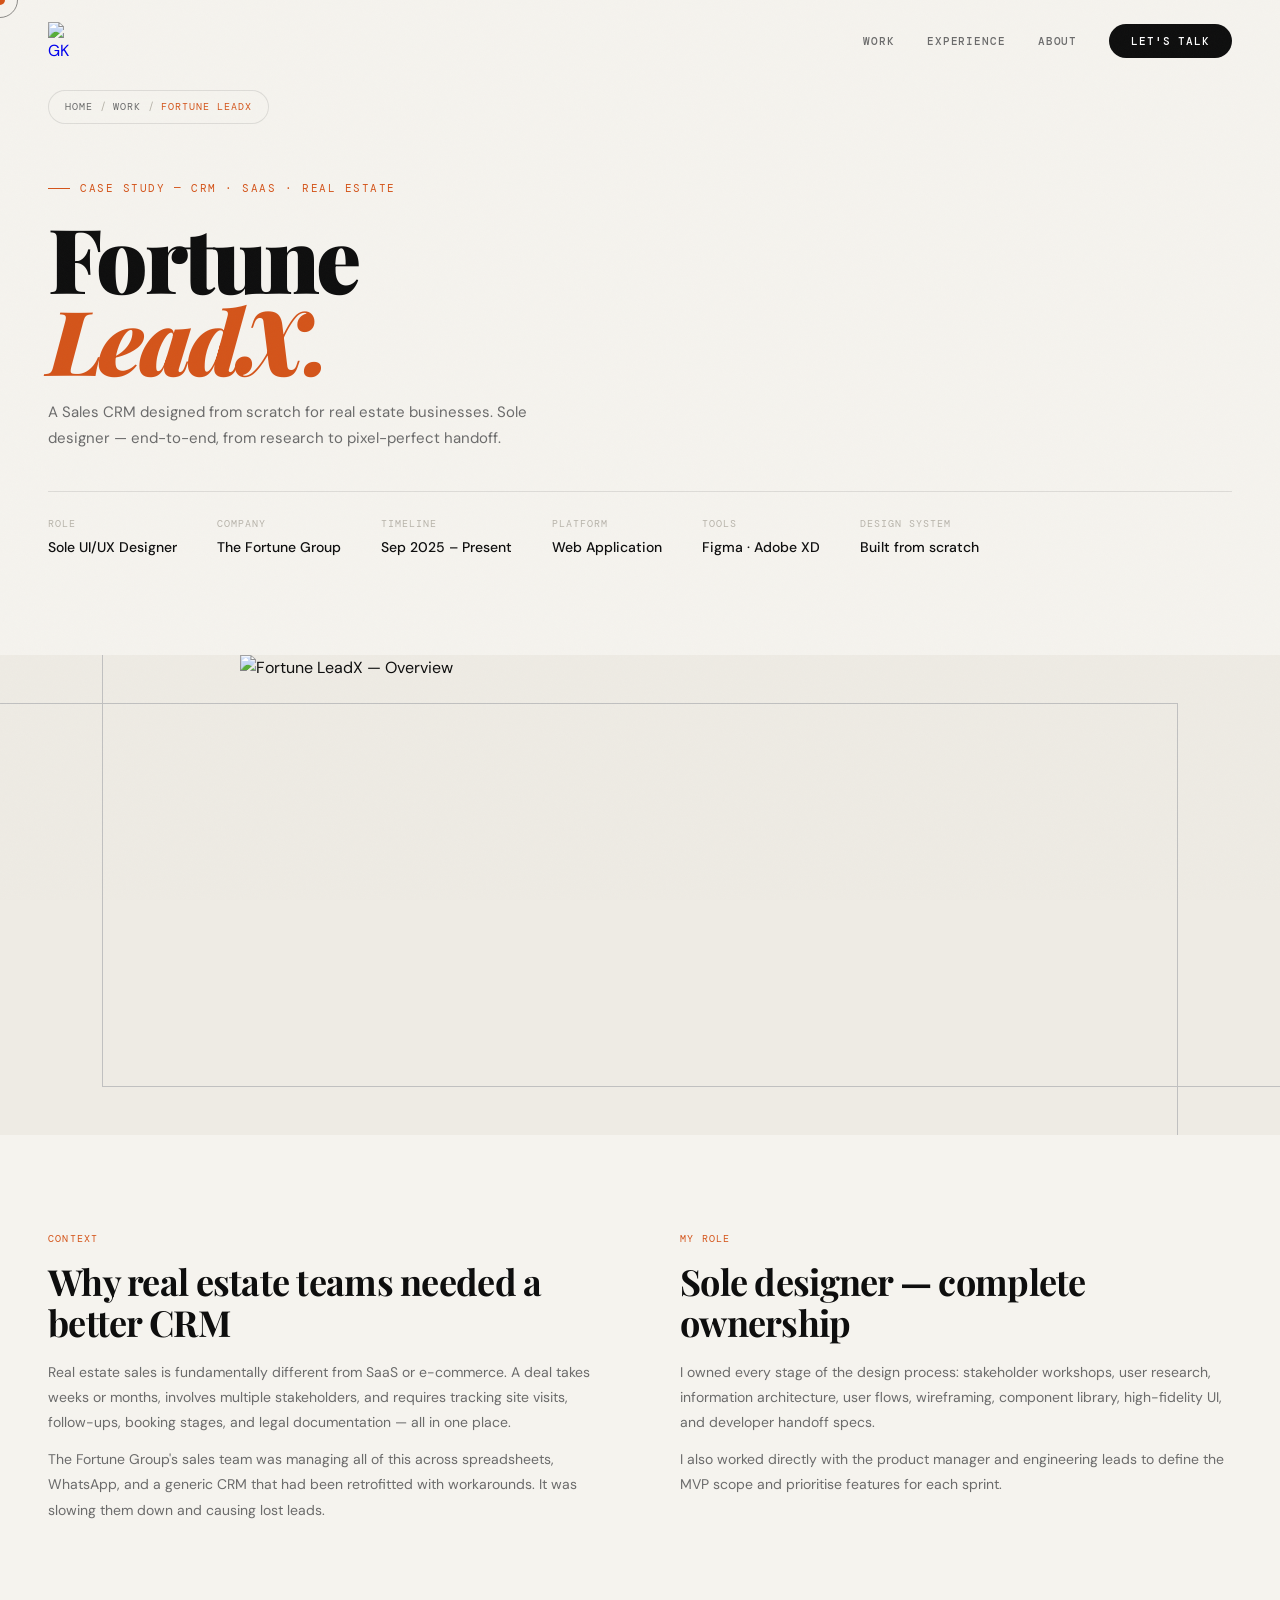
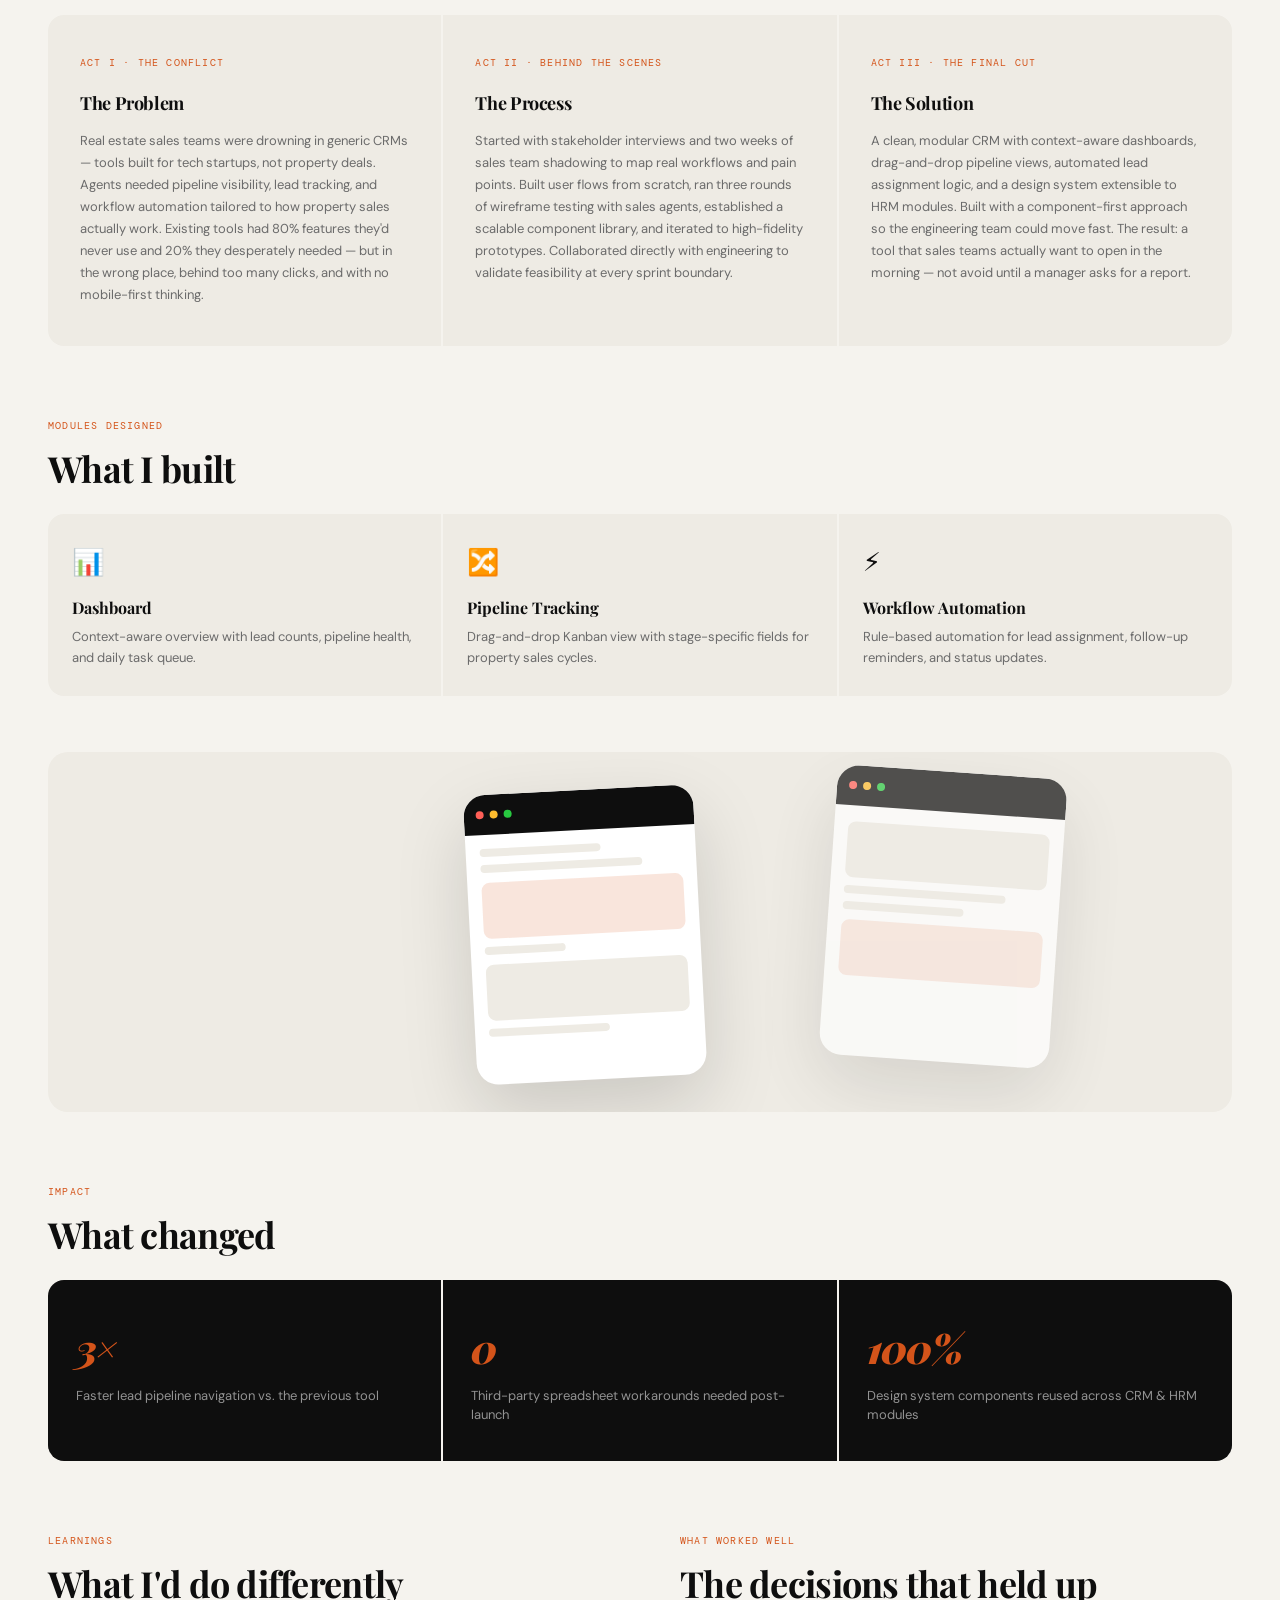
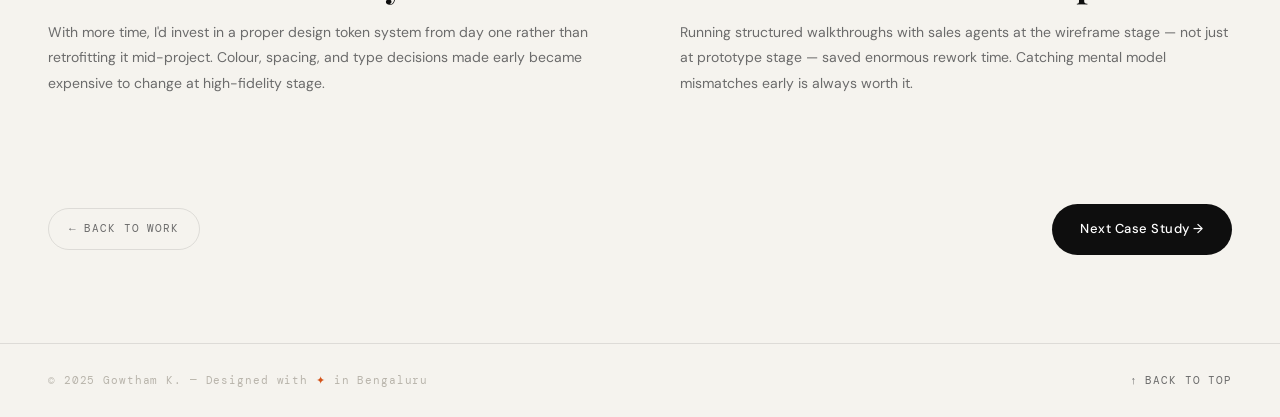
==== case-studies/fortune-leadx.html @ 99171298 "first commit" ====
<!DOCTYPE html>
<html lang="en">
<head>
  <meta charset="UTF-8">
  <meta name="viewport" content="width=device-width, initial-scale=1.0">
  <title>Fortune LeadX — Case Study · Gowtham K.</title>
  <link rel="preconnect" href="https://fonts.googleapis.com">
  <link href="https://fonts.googleapis.com/css2?family=Playfair+Display:ital,wght@0,400;0,700;0,900;1,400;1,700&family=DM+Sans:wght@300;400;500&family=DM+Mono:wght@400;500&display=swap" rel="stylesheet">
  <link rel="stylesheet" href="../css/global.css">
  <link rel="stylesheet" href="../css/case-study.css">
</head>
<body>

<div class="grain"></div>
<div class="progress-bar" id="progress"></div>
<div class="cursor"      id="cursor"></div>
<div class="cursor-ring" id="cursorRing"></div>

<!-- ═══════════════════════════════
     NAV
════════════════════════════════ -->
<nav id="navbar">
  <a href="../index.html" class="nav-logo">
    <img src="../GK Logo.svg" alt="GK" width="36" height="36">
  </a>
  <ul class="nav-links">
    <li><a href="../index.html#work">Work</a></li>
    <li><a href="../index.html#experience">Experience</a></li>
    <li><a href="../index.html#about">About</a></li>
    <li><a href="../index.html#contact" class="nav-cta">Let's Talk</a></li>
  </ul>
</nav>

<!-- ═══════════════════════════════
     BREADCRUMB  (top-left, fixed)
════════════════════════════════ -->
<div class="breadcrumb">
  <div class="breadcrumb-inner">
    <a href="../index.html">Home</a>
    <span class="breadcrumb-sep">/</span>
    <a href="../index.html#work">Work</a>
    <span class="breadcrumb-sep">/</span>
    <span class="breadcrumb-current">Fortune LeadX</span>
  </div>
</div>

<!-- ═══════════════════════════════
     CASE STUDY HERO
════════════════════════════════ -->
<div class="cs-hero fade-in">
  <p class="cs-hero-eyebrow">Case Study — CRM · SaaS · Real Estate</p>
  <h1 class="cs-hero-title">Fortune<br><em>LeadX.</em></h1>
  <p class="cs-hero-sub">
    A Sales CRM designed from scratch for real estate businesses.
    Sole designer — end-to-end, from research to pixel-perfect handoff.
  </p>

  <div class="cs-meta-strip">
    <div class="cs-meta-item">
      <p class="cs-meta-label">Role</p>
      <p class="cs-meta-value">Sole UI/UX Designer</p>
    </div>
    <div class="cs-meta-item">
      <p class="cs-meta-label">Company</p>
      <p class="cs-meta-value">The Fortune Group</p>
    </div>
    <div class="cs-meta-item">
      <p class="cs-meta-label">Timeline</p>
      <p class="cs-meta-value">Sep 2025 – Present</p>
    </div>
    <div class="cs-meta-item">
      <p class="cs-meta-label">Platform</p>
      <p class="cs-meta-value">Web Application</p>
    </div>
    <div class="cs-meta-item">
      <p class="cs-meta-label">Tools</p>
      <p class="cs-meta-value">Figma · Adobe XD</p>
    </div>
    <div class="cs-meta-item">
      <p class="cs-meta-label">Design System</p>
      <p class="cs-meta-value">Built from scratch</p>
    </div>
  </div>
</div>

<!-- ═══════════════════════════════
     OVERVIEW IMAGE
════════════════════════════════ -->
<div class="cs-overview-img">
  <div class="cs-float-wrap">
    <img src="../Overview page.jpg" class="cs-main-img" alt="Fortune LeadX — Overview">
    <img src="../Card left.jpg"     class="cs-float cs-float-l" alt="">
    <img src="../Card right.png"    class="cs-float cs-float-r" alt="">
  </div>
</div>

<!-- ═══════════════════════════════
     BODY CONTENT
════════════════════════════════ -->
<div class="cs-body">

  <!-- Context + Problem grid -->
  <div class="cs-body-grid fade-in">
    <div>
      <p class="cs-body-label">Context</p>
      <h2 class="cs-body-heading">Why real estate teams needed a better CRM</h2>
      <p class="cs-body-text">
        Real estate sales is fundamentally different from SaaS or e-commerce.
        A deal takes weeks or months, involves multiple stakeholders, and
        requires tracking site visits, follow-ups, booking stages, and legal
        documentation — all in one place.
      </p>
      <p class="cs-body-text">
        The Fortune Group's sales team was managing all of this across
        spreadsheets, WhatsApp, and a generic CRM that had been retrofitted
        with workarounds. It was slowing them down and causing lost leads.
      </p>
    </div>
    <div>
      <p class="cs-body-label">My Role</p>
      <h2 class="cs-body-heading">Sole designer — complete ownership</h2>
      <p class="cs-body-text">
        I owned every stage of the design process: stakeholder workshops,
        user research, information architecture, user flows, wireframing,
        component library, high-fidelity UI, and developer handoff specs.
      </p>
      <p class="cs-body-text">
        I also worked directly with the product manager and engineering leads
        to define the MVP scope and prioritise features for each sprint.
      </p>
    </div>
  </div>

  <!-- 3 Acts — full detail -->
  <div class="cs-acts fade-in">
    <div class="cs-act">
      <p class="cs-act-num">Act I · The Conflict</p>
      <h4 class="cs-act-title">The Problem</h4>
      <p class="cs-act-text">
        Real estate sales teams were drowning in generic CRMs — tools built for
        tech startups, not property deals. Agents needed pipeline visibility,
        lead tracking, and workflow automation tailored to how property sales
        actually work. Existing tools had 80% features they'd never use and
        20% they desperately needed — but in the wrong place, behind too many
        clicks, and with no mobile-first thinking.
      </p>
    </div>
    <div class="cs-act">
      <p class="cs-act-num">Act II · Behind the Scenes</p>
      <h4 class="cs-act-title">The Process</h4>
      <p class="cs-act-text">
        Started with stakeholder interviews and two weeks of sales team
        shadowing to map real workflows and pain points. Built user flows
        from scratch, ran three rounds of wireframe testing with sales agents,
        established a scalable component library, and iterated to high-fidelity
        prototypes. Collaborated directly with engineering to validate
        feasibility at every sprint boundary.
      </p>
    </div>
    <div class="cs-act">
      <p class="cs-act-num">Act III · The Final Cut</p>
      <h4 class="cs-act-title">The Solution</h4>
      <p class="cs-act-text">
        A clean, modular CRM with context-aware dashboards, drag-and-drop
        pipeline views, automated lead assignment logic, and a design system
        extensible to HRM modules. Built with a component-first approach so
        the engineering team could move fast. The result: a tool that sales
        teams actually want to open in the morning — not avoid until a manager
        asks for a report.
      </p>
    </div>
  </div>

  <!-- Modules designed -->
  <div class="fade-in" style="margin-bottom:56px;">
    <p class="cs-body-label">Modules Designed</p>
    <h2 class="cs-body-heading" style="margin-bottom:24px;">What I built</h2>
    <div style="display:grid;grid-template-columns:repeat(3,1fr);gap:2px;">
      <div style="background:var(--card-bg);padding:28px 24px;border-radius:16px 0 0 16px;">
        <div style="font-size:26px;margin-bottom:12px;">📊</div>
        <p style="font-family:var(--serif);font-size:16px;font-weight:700;margin-bottom:6px;">Dashboard</p>
        <p style="font-size:13px;color:var(--ink-muted);line-height:1.6;">Context-aware overview with lead counts, pipeline health, and daily task queue.</p>
      </div>
      <div style="background:var(--card-bg);padding:28px 24px;">
        <div style="font-size:26px;margin-bottom:12px;">🔀</div>
        <p style="font-family:var(--serif);font-size:16px;font-weight:700;margin-bottom:6px;">Pipeline Tracking</p>
        <p style="font-size:13px;color:var(--ink-muted);line-height:1.6;">Drag-and-drop Kanban view with stage-specific fields for property sales cycles.</p>
      </div>
      <div style="background:var(--card-bg);padding:28px 24px;border-radius:0 16px 16px 0;">
        <div style="font-size:26px;margin-bottom:12px;">⚡</div>
        <p style="font-family:var(--serif);font-size:16px;font-weight:700;margin-bottom:6px;">Workflow Automation</p>
        <p style="font-size:13px;color:var(--ink-muted);line-height:1.6;">Rule-based automation for lead assignment, follow-up reminders, and status updates.</p>
      </div>
    </div>
  </div>

  <!-- Mockup strip -->
  <div class="cs-mockup-strip fade-in">
    <div class="mockup-frame">
      <div class="mockup-bar">
        <div class="mockup-dot r"></div>
        <div class="mockup-dot y"></div>
        <div class="mockup-dot g"></div>
      </div>
      <div class="mockup-body">
        <div class="mb-bar w60"></div>
        <div class="mb-bar w80"></div>
        <div class="mb-block accent"></div>
        <div class="mb-bar w40"></div>
        <div class="mb-block"></div>
        <div class="mb-bar w60"></div>
      </div>
    </div>
    <div class="mockup-frame mockup-frame-2">
      <div class="mockup-bar">
        <div class="mockup-dot r"></div>
        <div class="mockup-dot y"></div>
        <div class="mockup-dot g"></div>
      </div>
      <div class="mockup-body">
        <div class="mb-block"></div>
        <div class="mb-bar w80"></div>
        <div class="mb-bar w60"></div>
        <div class="mb-block accent"></div>
      </div>
    </div>
  </div>

  <!-- Outcomes -->
  <div class="fade-in" style="margin-bottom:16px;">
    <p class="cs-body-label">Impact</p>
    <h2 class="cs-body-heading" style="margin-bottom:24px;">What changed</h2>
  </div>
  <div class="cs-outcomes fade-in">
    <div class="cs-outcome">
      <p class="cs-outcome-num">3×</p>
      <p class="cs-outcome-label">Faster lead pipeline navigation vs. the previous tool</p>
    </div>
    <div class="cs-outcome">
      <p class="cs-outcome-num">0</p>
      <p class="cs-outcome-label">Third-party spreadsheet workarounds needed post-launch</p>
    </div>
    <div class="cs-outcome">
      <p class="cs-outcome-num">100%</p>
      <p class="cs-outcome-label">Design system components reused across CRM &amp; HRM modules</p>
    </div>
  </div>

  <!-- Learnings -->
  <div class="cs-body-grid fade-in" style="margin-bottom:0;">
    <div>
      <p class="cs-body-label">Learnings</p>
      <h2 class="cs-body-heading">What I'd do differently</h2>
      <p class="cs-body-text">
        With more time, I'd invest in a proper design token system from day one
        rather than retrofitting it mid-project. Colour, spacing, and type
        decisions made early became expensive to change at high-fidelity stage.
      </p>
    </div>
    <div>
      <p class="cs-body-label">What worked well</p>
      <h2 class="cs-body-heading">The decisions that held up</h2>
      <p class="cs-body-text">
        Running structured walkthroughs with sales agents at the wireframe stage —
        not just at prototype stage — saved enormous rework time. Catching
        mental model mismatches early is always worth it.
      </p>
    </div>
  </div>

</div><!-- /cs-body -->

<!-- ═══════════════════════════════
     BACK / NEXT
════════════════════════════════ -->
<div class="cs-back-row">
  <a href="../index.html#work" class="cs-back-btn">← Back to Work</a>
  <a href="pixelmax.html" class="btn-primary">Next Case Study →</a>
</div>

<!-- ═══════════════════════════════
     FOOTER
════════════════════════════════ -->
<footer>
  <p class="footer-copy">© 2025 Gowtham K. — Designed with <span>✦</span> in Bengaluru</p>
  <a href="#" class="footer-top">↑ Back to top</a>
</footer>

<script src="../js/main.js"></script>
</body>
</html>
---- css/global.css ----
/* ================================================================
   global.css  |  Gowtham K. Portfolio
   Design tokens · Reset · Nav · Cursor · Marquee · Shared UI
   ================================================================ */

/* ── Reset ─────────────────────────────────────── */
*, *::before, *::after { box-sizing: border-box; margin: 0; padding: 0; }

/* ── Tokens ─────────────────────────────────────── */
:root {
  --bg:         #F5F3EE;
  --ink:        #0E0E0E;
  --ink-muted:  #6B6B6B;
  --ink-faint:  #B8B4AB;
  --accent:     #D4541A;
  --card-bg:    #EEEBE4;
  --white:      #FFFFFF;
  --border:     rgba(14,14,14,0.10);

  --serif : 'Playfair Display', Georgia, serif;
  --sans  : 'DM Sans', system-ui, sans-serif;
  --mono  : 'DM Mono', monospace;

  --radius-card : 20px;
  --radius-pill : 100px;
}

/* ── Base ─────────────────────────────────────── */
html { scroll-behavior: smooth; }

body {
  background:  var(--bg);
  color:       var(--ink);
  font-family: var(--sans);
  font-size:   16px;
  line-height: 1.6;
  overflow-x:  hidden;
  cursor:      none;
}

/* ── Custom cursor ─────────────────────────────── */
.cursor {
  width: 10px; height: 10px;
  background: var(--accent);
  border-radius: 50%;
  position: fixed; top: 0; left: 0;
  pointer-events: none; z-index: 9999;
  transform: translate(-50%,-50%);
  transition: transform .1s;
}
.cursor-ring {
  width: 36px; height: 36px;
  border: 1.5px solid var(--ink);
  border-radius: 50%;
  position: fixed; top: 0; left: 0;
  pointer-events: none; z-index: 9998;
  opacity: .45;
  transform: translate(-50%,-50%);
  transition: transform .35s cubic-bezier(.25,.46,.45,.94),
              width .25s, height .25s;
}

/* ── Grain overlay ─────────────────────────────── */
.grain {
  position: fixed; inset: 0;
  z-index: 1000; pointer-events: none; opacity: .025;
  background-image: url("data:image/svg+xml,%3Csvg viewBox='0 0 256 256' xmlns='http://www.w3.org/2000/svg'%3E%3Cfilter id='n'%3E%3CfeTurbulence type='fractalNoise' baseFrequency='0.9' numOctaves='4' stitchTiles='stitch'/%3E%3C/filter%3E%3Crect width='100%25' height='100%25' filter='url(%23n)'/%3E%3C/svg%3E");
  background-size: 180px;
}

/* ── Scroll progress ───────────────────────────── */
.progress-bar {
  position: fixed; top: 0; left: 0;
  height: 2px; width: 0%;
  background: var(--accent);
  z-index: 10000;
  transition: width .1s linear;
}

/* ── Navigation ────────────────────────────────── */
nav {
  position: fixed; top: 0; left: 0; right: 0;
  z-index: 500;
  display: flex; align-items: center; justify-content: space-between;
  padding: 22px 48px;
  transition: background .4s ease, backdrop-filter .4s ease, border-color .4s;
  border-bottom: 1px solid transparent;
}
nav.scrolled {
  background: rgba(245,243,238,.90);
  backdrop-filter: blur(16px);
  border-bottom-color: var(--border);
}
.nav-logo { display: flex; align-items: center; text-decoration: none; }

.nav-links { display: flex; gap: 32px; list-style: none; align-items: center; }
.nav-links a {
  font-family: var(--mono);
  font-size: 11px; font-weight: 500;
  letter-spacing: .08em; text-transform: uppercase;
  color: var(--ink-muted); text-decoration: none;
  transition: color .2s;
}
.nav-links a:hover { color: var(--ink); }

.nav-cta {
  background: var(--ink) !important;
  color: var(--white) !important;
  padding: 10px 22px;
  border-radius: var(--radius-pill);
  transition: background .2s !important;
}
.nav-cta:hover { background: var(--accent) !important; }

/* ── Marquee ───────────────────────────────────── */
.marquee-section {
  overflow: hidden;
  background: var(--ink);
  border-top: 1px solid var(--border);
  border-bottom: 1px solid var(--border);
  padding: 16px 0;
}
.marquee-track {
  display: flex; width: max-content; white-space: nowrap;
  animation: marquee-scroll 24s linear infinite;
}
.marquee-item {
  font-family: var(--serif);
  font-size: 13px; font-style: italic;
  color: var(--ink-faint); padding: 0 28px;
  letter-spacing: .02em;
}
.marquee-item .sep { color: var(--accent); margin: 0 6px; }
@keyframes marquee-scroll {
  from { transform: translateX(0); }
  to   { transform: translateX(-50%); }
}

/* ── Fade-in scroll animations ─────────────────── */
.fade-in {
  opacity: 0; transform: translateY(22px);
  transition: opacity .8s cubic-bezier(.16,1,.3,1),
              transform .8s cubic-bezier(.16,1,.3,1);
}
.fade-in.visible { opacity: 1; transform: none; }
.d1 { transition-delay: .10s; }
.d2 { transition-delay: .22s; }
.d3 { transition-delay: .36s; }
.d4 { transition-delay: .52s; }

/* ── Section label + title ─────────────────────── */
.section-label {
  font-family: var(--mono);
  font-size: 11px; letter-spacing: .14em; text-transform: uppercase;
  color: var(--accent); margin-bottom: 12px;
  display: flex; align-items: center; gap: 10px;
}
.section-label::before {
  content: ''; width: 20px; height: 1px; background: var(--accent);
}

.section-title {
  font-family: var(--serif);
  font-size: clamp(34px,5vw,62px);
  font-weight: 700; letter-spacing: -.03em; line-height: 1.06;
  margin-bottom: 56px;
}
.section-title em { font-style: italic; color: var(--accent); }

/* ── Tag pill ──────────────────────────────────── */
.tag {
  font-family: var(--mono);
  font-size: 10px; letter-spacing: .1em; text-transform: uppercase;
  background: rgba(14,14,14,.06); color: var(--ink-muted);
  padding: 4px 10px; border-radius: var(--radius-pill);
}

/* ── Availability badge ────────────────────────── */
.avail-dot {
  display: inline-flex; align-items: center; gap: 8px;
  font-family: var(--mono);
  font-size: 10px; letter-spacing: .10em; text-transform: uppercase;
  color: #3D9E4B; background: rgba(61,158,75,.10);
  padding: 6px 14px; border-radius: var(--radius-pill); margin-bottom: 24px;
}
.avail-dot::before {
  content: ''; width: 6px; height: 6px; border-radius: 50%;
  background: #3D9E4B;
  animation: pulse-avail 1.8s ease-in-out infinite;
}
@keyframes pulse-avail {
  0%,100% { box-shadow: 0 0 0 0   rgba(61,158,75,.4); }
  50%      { box-shadow: 0 0 0 5px rgba(61,158,75,0); }
}

/* ── Primary CTA button ────────────────────────── */
.btn-primary {
  display: inline-flex; align-items: center; gap: 10px;
  background: var(--ink); color: var(--white);
  text-decoration: none; padding: 15px 28px;
  border-radius: var(--radius-pill);
  font-family: var(--sans);
  font-size: 13px; font-weight: 500; letter-spacing: .04em;
  border: none; cursor: pointer;
  transition: background .25s, transform .2s;
}
.btn-primary:hover { background: var(--accent); transform: scale(1.03); }

/* ── Meme: dark card ───────────────────────────── */
.meme-break { padding: 0 48px; margin-bottom: 72px; }
.meme-card {
  background: var(--ink); border-radius: var(--radius-card);
  padding: 40px 48px; display: flex; align-items: center; gap: 32px;
  position: relative; overflow: hidden;
}
.meme-card::before {
  content: ''; position: absolute; top: -40%; right: -5%;
  width: 280px; height: 280px; border-radius: 50%;
  background: radial-gradient(circle, rgba(212,84,26,.15) 0%, transparent 70%);
  pointer-events: none;
}
.meme-emoji { font-size: 52px; flex-shrink: 0; }
.meme-quote {
  font-family: var(--serif); font-size: 21px; font-style: italic;
  color: var(--white); line-height: 1.35; margin-bottom: 8px;
}
.meme-attr {
  font-family: var(--mono); font-size: 10px; letter-spacing: .12em;
  text-transform: uppercase; color: var(--ink-faint);
}
.meme-attr span { color: var(--accent); }

/* ── Meme: pill ────────────────────────────────── */
.meme-pill-wrap { padding: 60px 48px; text-align: center; }
.meme-pill {
  display: inline-flex; align-items: center; gap: 18px;
  background: var(--card-bg); padding: 20px 40px; border-radius: var(--radius-pill);
}
.meme-pill-icon { font-size: 26px; }
.meme-pill-text {
  font-family: var(--serif); font-size: 17px; font-style: italic; color: var(--ink);
}
.meme-pill-text span { color: var(--accent); }

/* ── Meme: full-width accent banner ────────────── */
.meme-banner {
  background: linear-gradient(135deg, #FF5F1F 100%, #D43F00 0%); padding: 44px 48px;
  display: flex; align-items: center; justify-content: space-between; gap: 32px;
}
.meme-banner-copy {}
.meme-banner-text {
  font-family: var(--serif);
  font-size: clamp(20px,3vw,30px);
  font-weight: 700; font-style: italic;
  letter-spacing: -.02em; color: var(--white); line-height: 1.2;
}
.meme-banner-sub {
  font-family: var(--mono); font-size: 11px; letter-spacing: .1em;
  text-transform: uppercase; color: rgba(255,255,255,.65); margin-top: 8px;
}
.meme-banner-emoji { font-size: 56px; flex-shrink: 0; }

/* ── Footer ────────────────────────────────────── */
footer {
  padding: 28px 48px; border-top: 1px solid var(--border);
  display: flex; align-items: center; justify-content: space-between;
}
.footer-copy {
  font-family: var(--mono); font-size: 11px;
  letter-spacing: .08em; color: var(--ink-faint);
}
.footer-copy span { color: var(--accent); }
.footer-top {
  font-family: var(--mono); font-size: 11px;
  letter-spacing: .08em; text-transform: uppercase;
  color: var(--ink-muted); text-decoration: none;
  transition: color .2s;
}
.footer-top:hover { color: var(--ink); }

/* ── Shared: skills grid ───────────────────────── */
.skills-grid {
  display: grid; grid-template-columns: repeat(4,1fr);
  gap: 2px; margin-top: 52px;
}
.skill-item {
  padding: 34px 26px; background: var(--card-bg); transition: background .25s;
}
.skill-item:first-child { border-radius: 16px 0 0 16px; }
.skill-item:last-child  { border-radius: 0 16px 16px 0; }
.skill-item:hover { background: var(--ink); }
.skill-icon { font-size: 26px; margin-bottom: 14px; }
.skill-name {
  font-family: var(--serif); font-size: 16px; font-weight: 700;
  letter-spacing: -.01em; margin-bottom: 10px; transition: color .25s;
}
.skill-item:hover .skill-name { color: var(--white); }
.skill-list { list-style: none; display: flex; flex-direction: column; gap: 5px; }
.skill-list li {
  font-size: 13px; color: var(--ink-muted);
  display: flex; align-items: center; gap: 6px; transition: color .25s;
}
.skill-list li::before { content: '–'; color: var(--accent); }
.skill-item:hover .skill-list li { color: rgba(255,255,255,.50); }

.tools-row {
  margin-top: 22px; display: flex; align-items: center; gap: 12px; flex-wrap: wrap;
}
.tools-label {
  font-family: var(--mono); font-size: 11px;
  letter-spacing: .1em; text-transform: uppercase; color: var(--ink-faint);
}
.tool-chip {
  font-family: var(--mono); font-size: 12px;
  padding: 5px 14px; border-radius: var(--radius-pill);
  background: var(--card-bg); color: var(--ink-muted);
  border: 1px solid var(--border); transition: background .2s, color .2s;
}
.tool-chip:hover { background: var(--ink); color: var(--white); }

/* ── Responsive ────────────────────────────────── */
@media (max-width: 900px) {
  nav { padding: 18px 24px; }
  .nav-links { display: none; }

  footer { flex-direction: column; gap: 14px; text-align: center; padding: 24px; }
  .meme-break    { padding: 0 20px; margin-bottom: 48px; }
  .meme-pill-wrap{ padding: 40px 20px; }
  .meme-banner   { padding: 32px 20px; }
  .meme-card     { flex-direction: column; text-align: center; padding: 28px 20px; }
  .skills-grid   { grid-template-columns: 1fr 1fr; }
  .skill-item:first-child,
  .skill-item:last-child { border-radius: 16px; }
}
---- css/case-study.css ----
/* ================================================================
   case-study.css  |  Individual case study pages
   Breadcrumb · Hero · Overview · Acts · Mockups · Outcome
   ================================================================ */

/* ── Breadcrumb ─────────────────────────────────── */
.breadcrumb {
  position: fixed; top: 0; left: 0; right: 0;
  z-index: 400;
  padding: 80px 48px 0; /* sits below the nav */
  pointer-events: none;
}
.breadcrumb-inner {
  display: inline-flex; align-items: center; gap: 8px;
  background: rgba(245,243,238,.92);
  backdrop-filter: blur(12px);
  border: 1px solid var(--border);
  border-radius: var(--radius-pill);
  padding: 7px 16px;
  pointer-events: all;
  margin-top: 10px;
}
.breadcrumb a {
  font-family: var(--mono); font-size: 10px;
  letter-spacing: .1em; text-transform: uppercase;
  color: var(--ink-muted); text-decoration: none;
  transition: color .2s;
}
.breadcrumb a:hover { color: var(--accent); }
.breadcrumb-sep {
  font-size: 11px; color: var(--ink-faint); user-select: none;
}
.breadcrumb-current {
  font-family: var(--mono); font-size: 10px;
  letter-spacing: .1em; text-transform: uppercase;
  color: var(--accent);
}

/* ── Case study hero ────────────────────────────── */
.cs-hero {
  min-height: 70vh;
  display: flex; flex-direction: column; justify-content: flex-end;
  padding: 180px 48px 72px;
  position: relative; overflow: hidden;
}
.cs-hero-eyebrow {
  font-family: var(--mono); font-size: 11px;
  letter-spacing: .14em; text-transform: uppercase;
  color: var(--accent); margin-bottom: 18px;
  display: flex; align-items: center; gap: 10px;
}
.cs-hero-eyebrow::before { content: ''; width: 22px; height: 1px; background: var(--accent); }

.cs-hero-title {
  font-family: var(--serif);
  font-size: clamp(44px,7vw,96px);
  font-weight: 900; letter-spacing: -.04em; line-height: .92;
  margin-bottom: 20px;
}
.cs-hero-title em { font-style: italic; color: var(--accent); }

.cs-hero-sub {
  font-size: 15px; color: var(--ink-muted); max-width: 520px; line-height: 1.7;
  margin-bottom: 40px;
}

/* Overview meta strip */
.cs-meta-strip {
  display: flex; gap: 40px; flex-wrap: wrap;
  padding: 24px 0; border-top: 1px solid var(--border);
}
.cs-meta-item {}
.cs-meta-label {
  font-family: var(--mono); font-size: 10px;
  letter-spacing: .1em; text-transform: uppercase;
  color: var(--ink-faint); margin-bottom: 4px;
}
.cs-meta-value { font-size: 14px; font-weight: 500; color: var(--ink); }

/* ── Overview image area ────────────────────────── */
.cs-overview-img {
  width: 100%; height: 480px; overflow: hidden; position: relative;
  background: var(--card-bg);
}
.cs-overview-img img {
  width: 100%; height: 100%; object-fit: cover;
}

/* Placeholder when no real image */
.cs-img-placeholder {
  width: 100%; height: 100%;
  display: flex; align-items: center; justify-content: center;
  font-family: var(--serif); font-size: 64px; font-style: italic;
  font-weight: 900; letter-spacing: -.04em;
  background: linear-gradient(135deg,#1A1A2E,#16213E);
  color: rgba(212,84,26,.3);
  position: relative;
}

/* Floating mockup frames inside placeholder */
.cs-float-wrap { position: relative; width: 100%; height: 100%; overflow: hidden; }
.cs-main-img { display: block; margin: 0 auto; width: 70%; max-width: 800px; position: relative; top: 50%; transform: translateY(-50%); }
.cs-float { position: absolute; pointer-events: none; }
.cs-float-l { width: 200px; bottom: 10%; left: 8%; animation: cs-fud 2s ease-in-out infinite; }
.cs-float-r { width: 180px; top: 10%; right: 8%; animation: cs-flr 2s ease-in-out infinite; }
@keyframes cs-fud { 0%,100% { transform: translateY(0); }  50% { transform: translateY(-18px); } }
@keyframes cs-flr { 0%,100% { transform: translateX(0); }  50% { transform: translateX(14px); } }

/* ── Main body content ──────────────────────────── */
.cs-body { padding: 96px 48px; }
.cs-body-grid {
  display: grid; grid-template-columns: 1fr 1fr;
  gap: 80px; margin-bottom: 80px; align-items: start;
}
.cs-body-label {
  font-family: var(--mono); font-size: 10px;
  letter-spacing: .12em; text-transform: uppercase;
  color: var(--accent); margin-bottom: 14px;
}
.cs-body-heading {
  font-family: var(--serif); font-size: clamp(24px,3vw,36px);
  font-weight: 700; letter-spacing: -.02em; line-height: 1.15;
  margin-bottom: 16px;
}
.cs-body-text {
  font-size: 14px; color: var(--ink-muted); line-height: 1.8;
  margin-bottom: 12px;
}

/* ── 3-act full cards ───────────────────────────── */
.cs-acts {
  display: grid; grid-template-columns: repeat(3,1fr); gap: 2px;
  margin-bottom: 72px;
}
.cs-act {
  background: var(--card-bg); padding: 40px 32px;
}
.cs-act:first-child { border-radius: 16px 0 0 16px; }
.cs-act:last-child  { border-radius: 0 16px 16px 0; }
.cs-act-num {
  font-family: var(--mono); font-size: 10px;
  letter-spacing: .12em; text-transform: uppercase;
  color: var(--accent); margin-bottom: 18px;
}
.cs-act-title {
  font-family: var(--serif); font-size: 18px; font-weight: 700;
  letter-spacing: -.02em; margin-bottom: 12px;
}
.cs-act-text { font-size: 13px; color: var(--ink-muted); line-height: 1.7; }

/* ── Mockup/Image strip ─────────────────────────── */
.cs-mockup-strip {
  background: var(--card-bg); border-radius: 20px;
  height: 360px; display: flex; align-items: center;
  justify-content: center; overflow: hidden; position: relative;
  margin-bottom: 72px;
}
.mockup-frame {
  width: 230px; height: 290px; background: var(--white);
  border-radius: 22px; box-shadow: 0 28px 72px rgba(0,0,0,.15);
  display: flex; flex-direction: column; overflow: hidden;
  transform: rotate(-3deg) translateX(-55px);
  z-index: 2; position: relative;
}
.mockup-frame-2 {
  position: absolute; right: 18%; z-index: 1; opacity: .7;
  transform: rotate(4deg) translateX(38px) translateY(-18px);
}
/* clone styles for second frame */
.mockup-frame-2 { width: 230px; height: 290px; background: var(--white); border-radius: 22px; box-shadow: 0 28px 72px rgba(0,0,0,.15); display: flex; flex-direction: column; overflow: hidden; }
.mockup-bar {
  width: 100%; height: 40px; background: var(--ink);
  display: flex; align-items: center; padding: 0 12px; gap: 6px; flex-shrink: 0;
}
.mockup-dot { width: 8px; height: 8px; border-radius: 50%; }
.mockup-dot.r { background: #FF5F57; }
.mockup-dot.y { background: #FEBC2E; }
.mockup-dot.g { background: #28C840; }
.mockup-body {
  flex: 1; padding: 14px; display: flex;
  flex-direction: column; gap: 8px;
}
.mb-bar { height: 8px; border-radius: 4px; background: var(--card-bg); }
.mb-bar.w60 { width: 60%; } .mb-bar.w80 { width: 80%; } .mb-bar.w40 { width: 40%; }
.mb-block { height: 56px; border-radius: 8px; background: var(--card-bg); margin-top: 2px; }
.mb-block.accent { background: rgba(212,84,26,.15); }

/* ── Outcomes / highlights ─────────────────────── */
.cs-outcomes {
  display: grid; grid-template-columns: repeat(3,1fr); gap: 2px;
  margin-bottom: 72px;
}
.cs-outcome {
  background: var(--ink); padding: 36px 28px;
}
.cs-outcome:first-child { border-radius: 16px 0 0 16px; }
.cs-outcome:last-child  { border-radius: 0 16px 16px 0; }
.cs-outcome-num {
  font-family: var(--serif); font-size: 40px; font-weight: 900;
  font-style: italic; letter-spacing: -.03em;
  color: var(--accent); margin-bottom: 6px;
}
.cs-outcome-label {
  font-size: 13px; color: rgba(255,255,255,.55); line-height: 1.5;
}

/* ── Back CTA ───────────────────────────────────── */
.cs-back-row {
  padding: 0 48px 88px;
  display: flex; align-items: center; justify-content: space-between;
  flex-wrap: wrap; gap: 20px;
}
.cs-back-btn {
  display: inline-flex; align-items: center; gap: 8px;
  font-family: var(--mono); font-size: 11px;
  letter-spacing: .08em; text-transform: uppercase;
  color: var(--ink-muted); text-decoration: none;
  border: 1px solid var(--border); padding: 11px 20px;
  border-radius: var(--radius-pill);
  transition: color .2s, border-color .2s;
}
.cs-back-btn:hover { color: var(--accent); border-color: var(--accent); }
.cs-next-btn { /* same as btn-primary */ }

/* ── Responsive ────────────────────────────────── */
@media (max-width: 900px) {
  .breadcrumb { padding: 76px 20px 0; }
  .cs-hero    { padding: 150px 22px 56px; }
  .cs-meta-strip { gap: 24px; }
  .cs-overview-img { height: 280px; }
  .cs-body    { padding: 56px 22px; }
  .cs-body-grid { grid-template-columns: 1fr; gap: 40px; }
  .cs-acts, .cs-outcomes { grid-template-columns: 1fr; }
  .cs-act:first-child, .cs-act:last-child,
  .cs-outcome:first-child, .cs-outcome:last-child { border-radius: 16px; }
  .cs-back-row { padding: 0 22px 60px; }
}
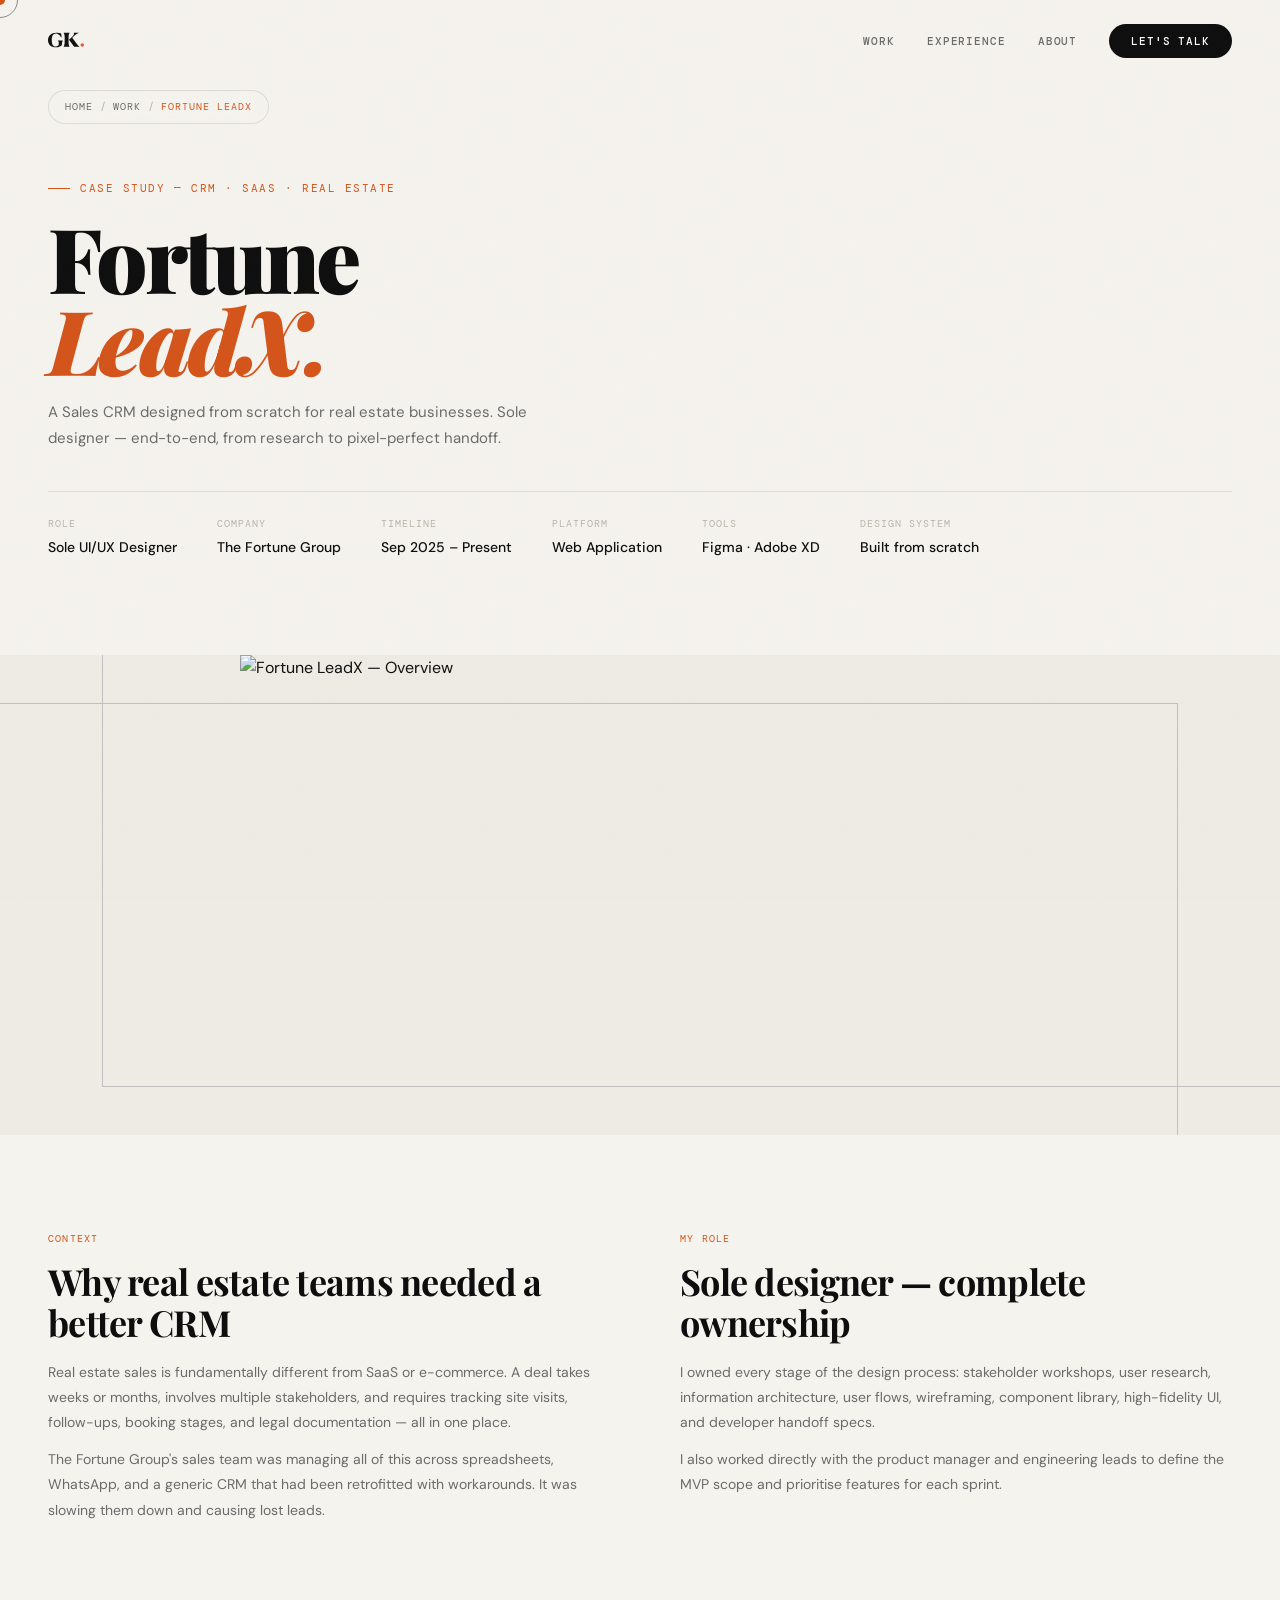
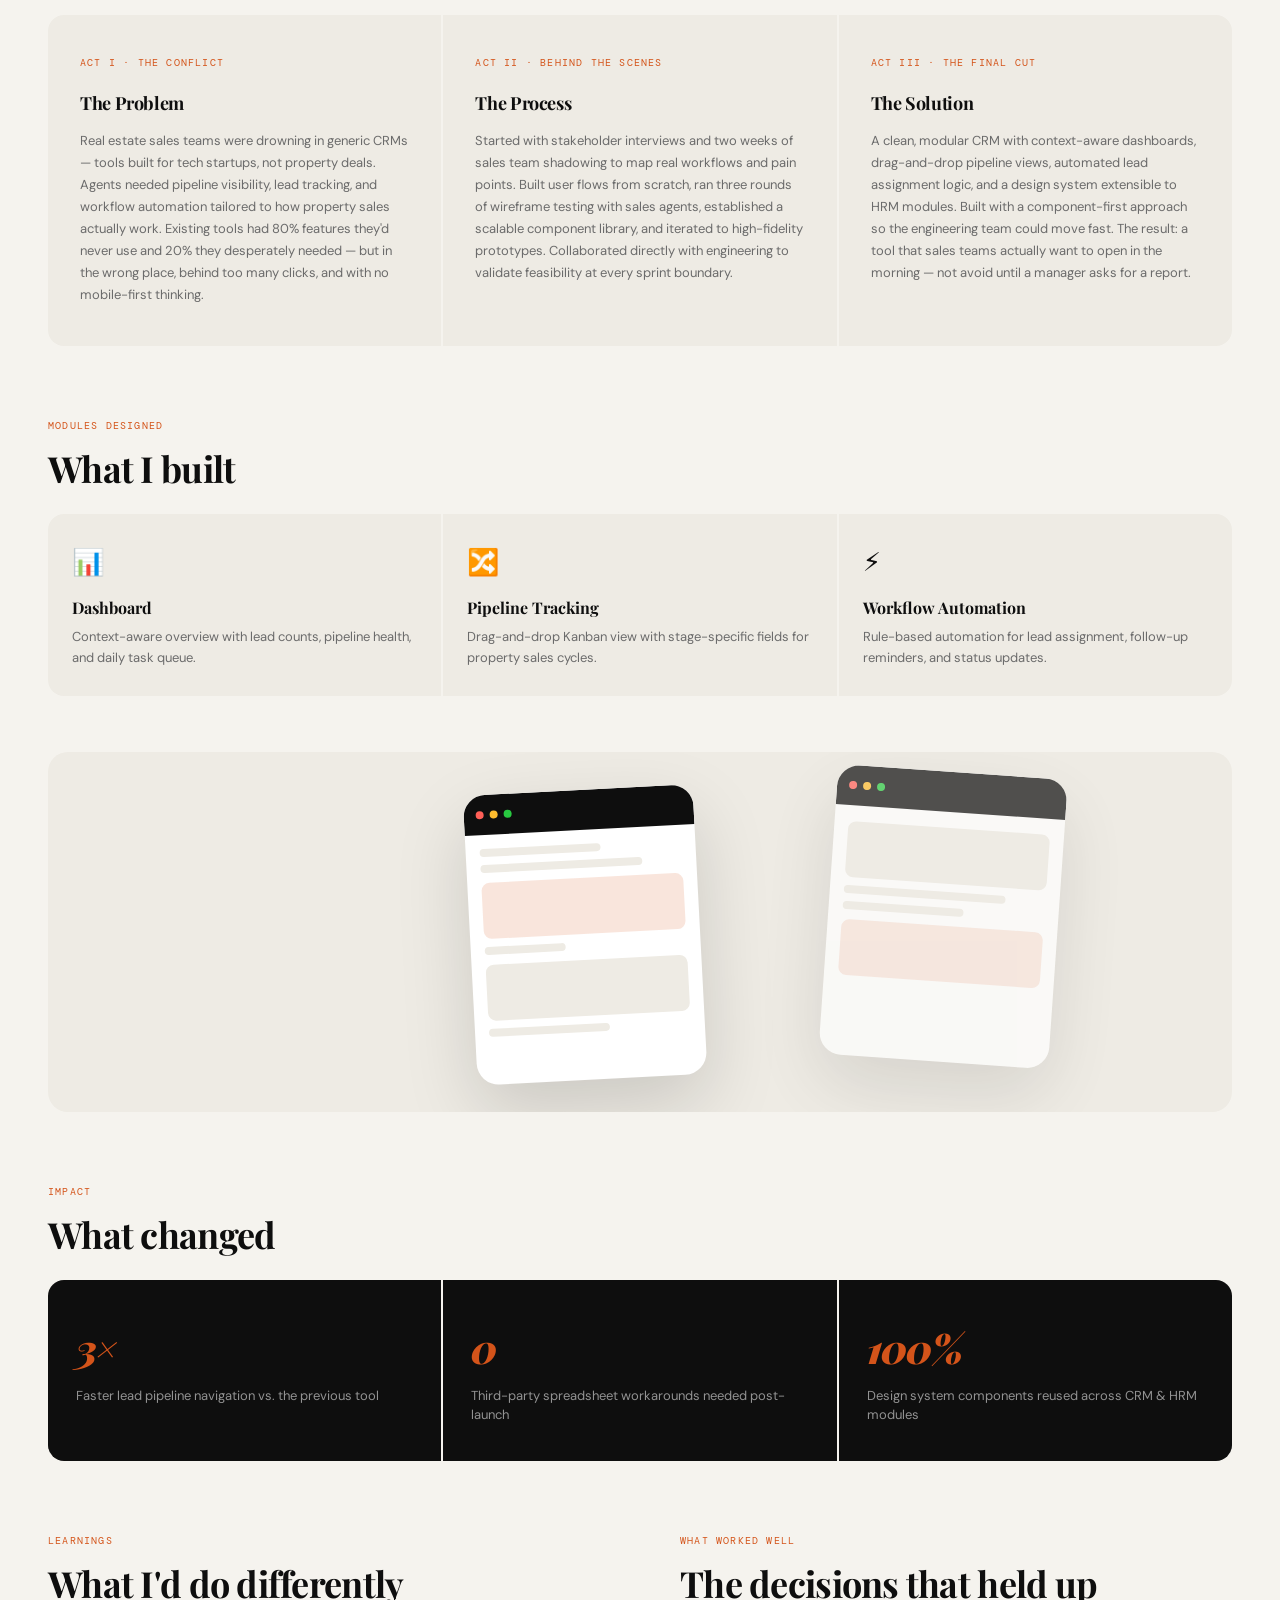
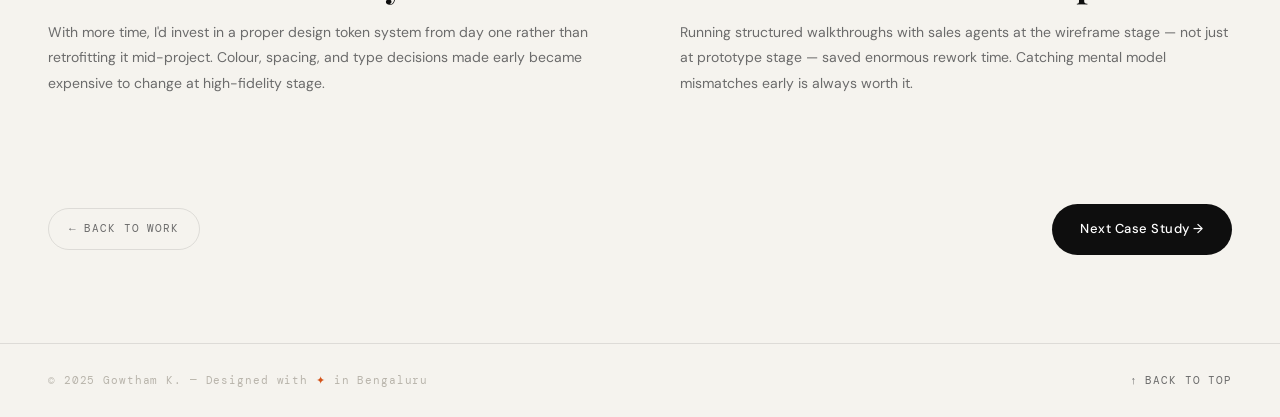
==== commit eaba799c: "your update" ====
--- a/case-studies/fortune-leadx.html
+++ b/case-studies/fortune-leadx.html
@@ -20,8 +20,8 @@
      NAV
 ════════════════════════════════ -->
 <nav id="navbar">
-  <a href="../index.html" class="nav-logo">
-    <img src="../GK Logo.svg" alt="GK" width="36" height="36">
+   <a href="#hero" class="nav-logo">
+    <img src="../img/GK Logo.svg" alt="GK" width="36" height="36">
   </a>
   <ul class="nav-links">
     <li><a href="../index.html#work">Work</a></li>
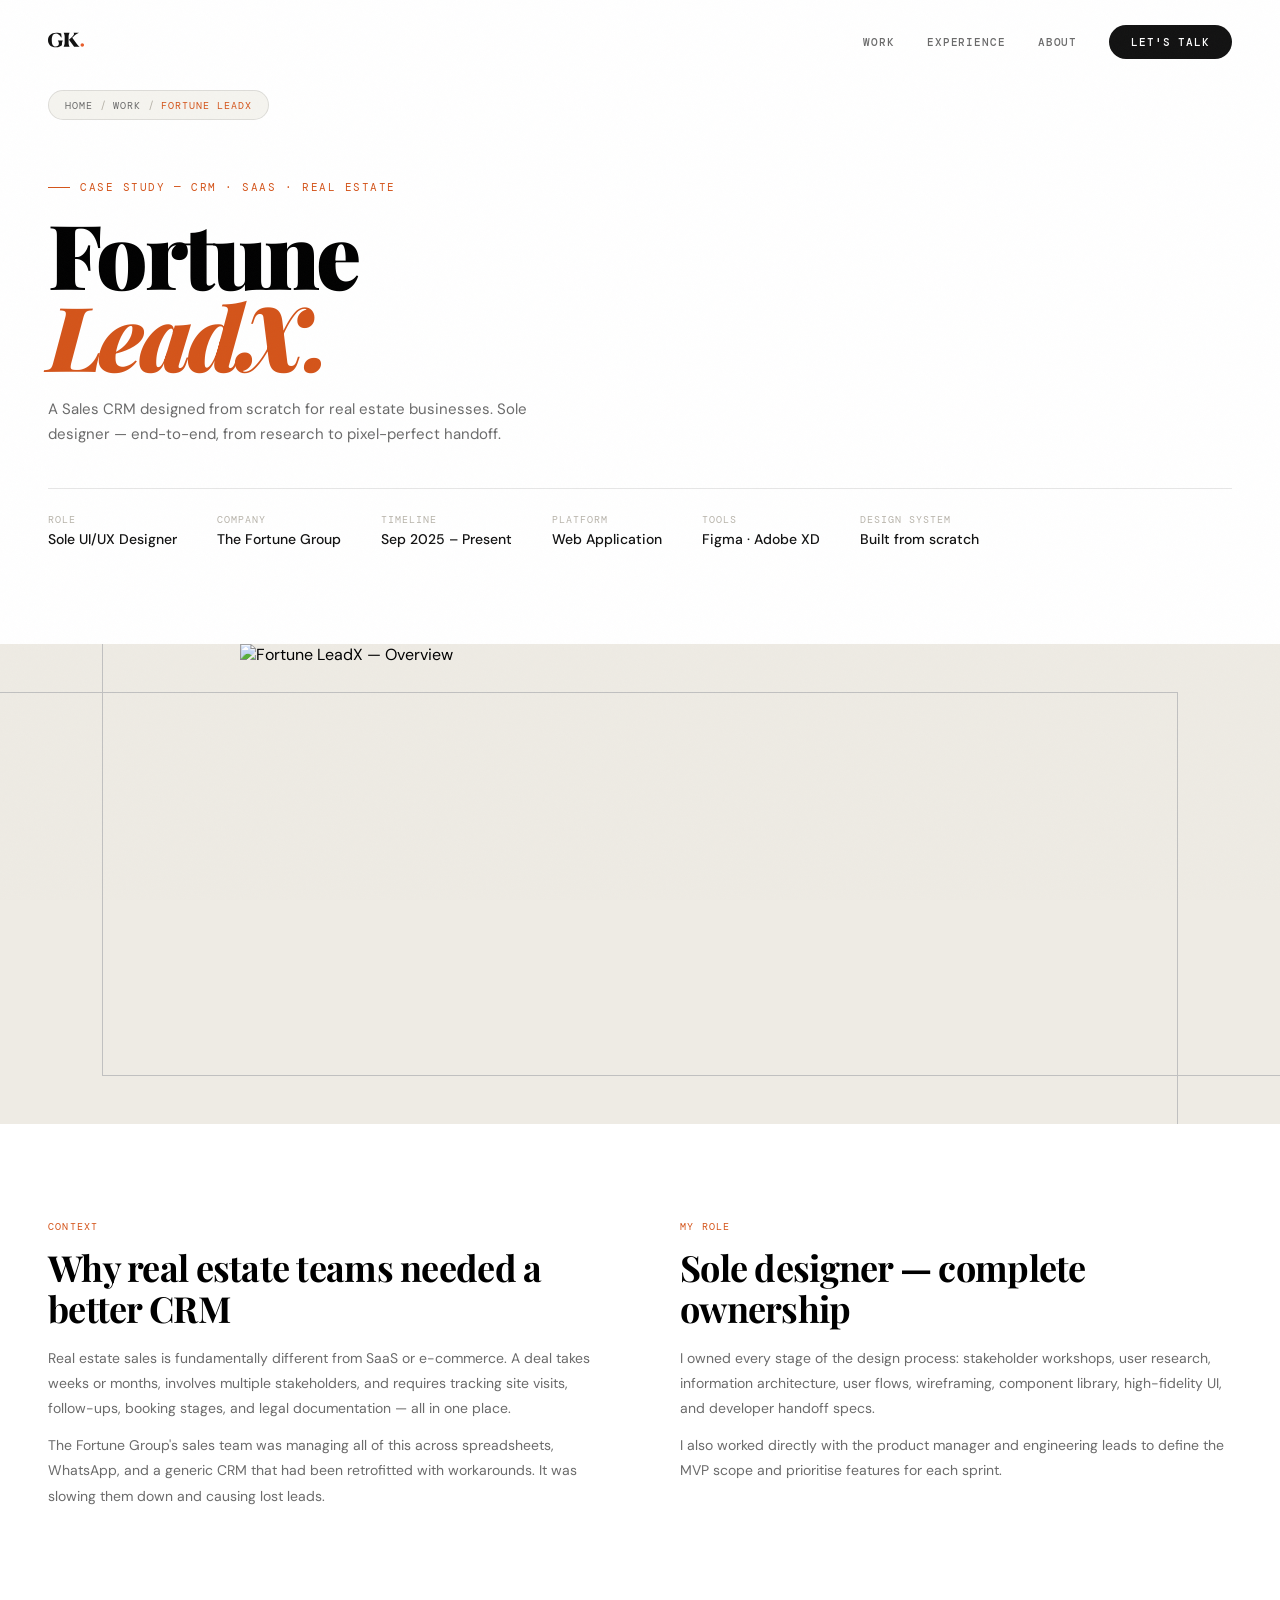
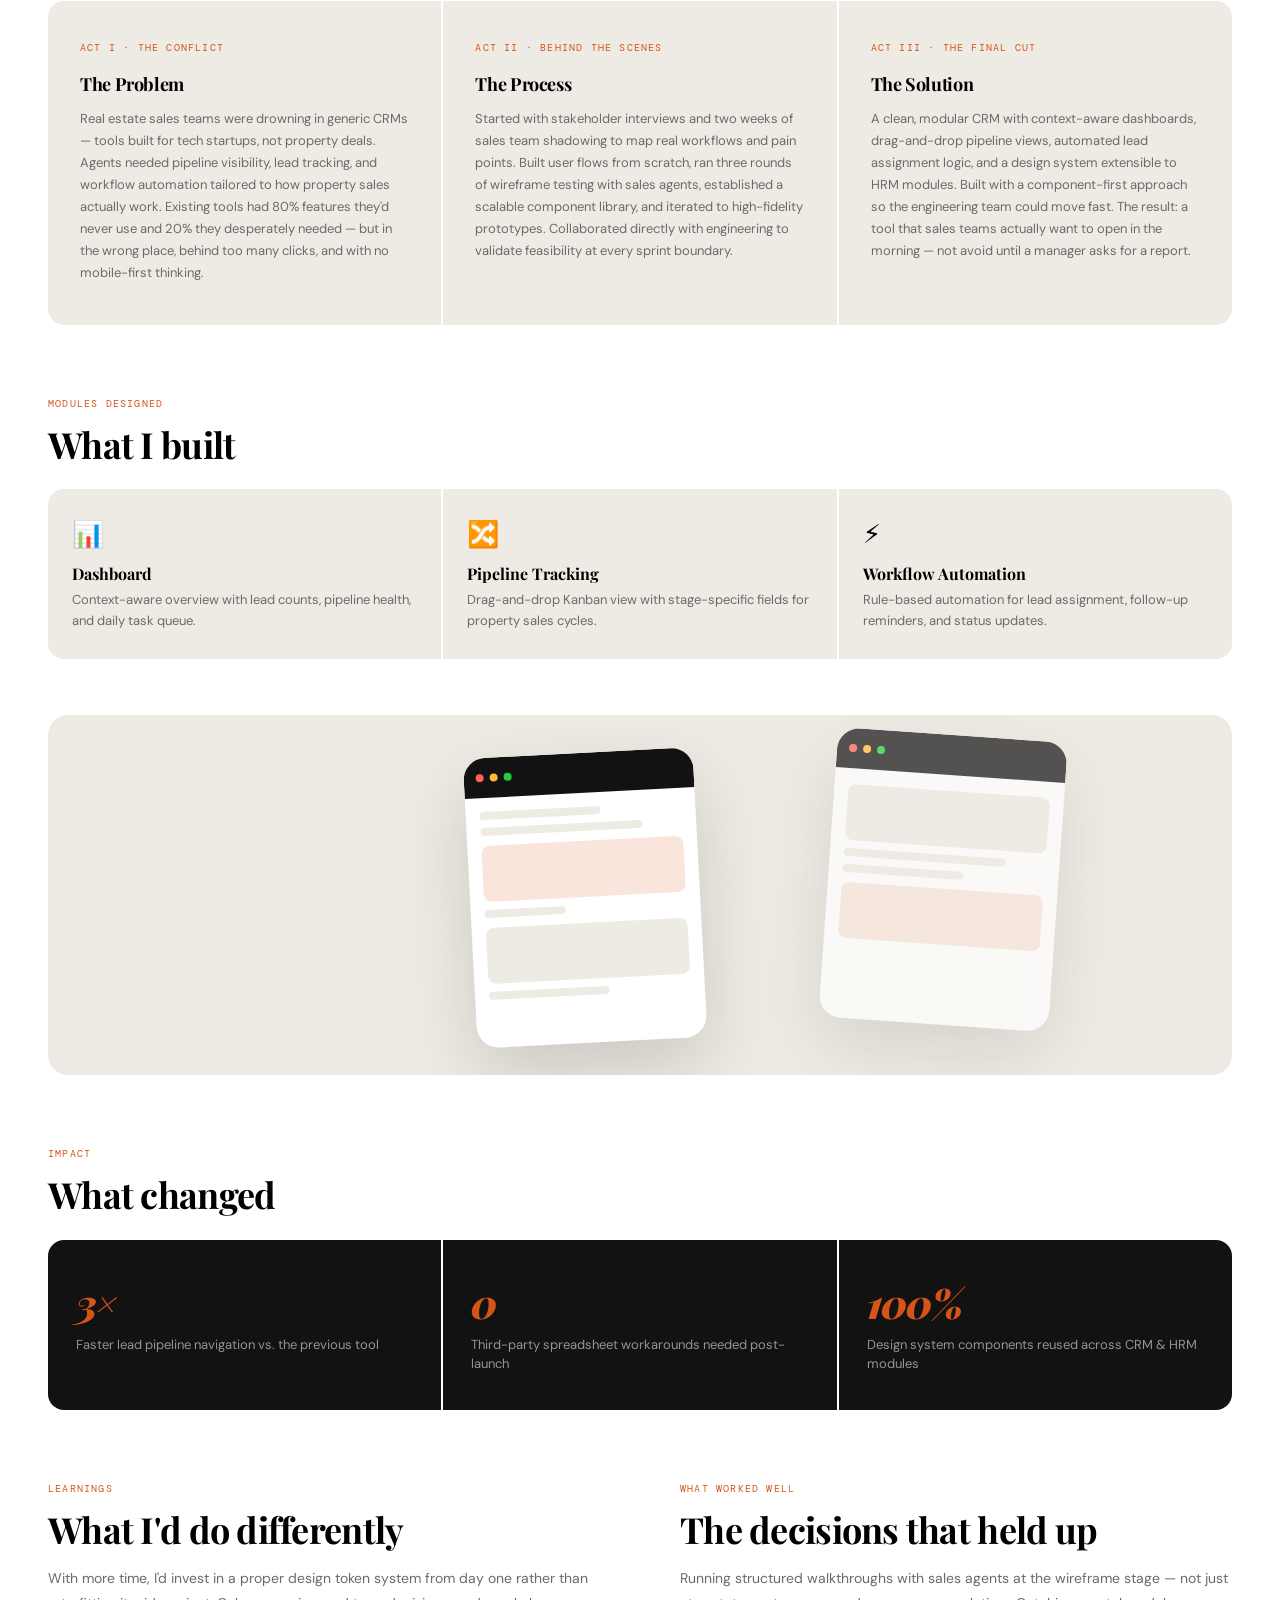
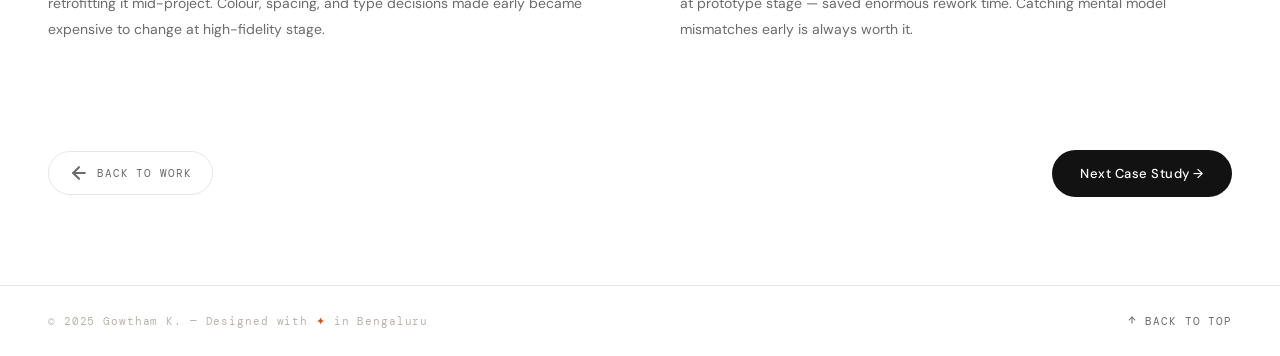
==== commit 7ccb1f0c: "main" ====
--- a/case-studies/fortune-leadx.html
+++ b/case-studies/fortune-leadx.html
@@ -4,6 +4,8 @@
   <meta charset="UTF-8">
   <meta name="viewport" content="width=device-width, initial-scale=1.0">
   <title>Fortune LeadX — Case Study · Gowtham K.</title>
+  <link rel="icon" href="../img/GK Logo_White.svg">
+
   <link rel="preconnect" href="https://fonts.googleapis.com">
   <link href="https://fonts.googleapis.com/css2?family=Playfair+Display:ital,wght@0,400;0,700;0,900;1,400;1,700&family=DM+Sans:wght@300;400;500&family=DM+Mono:wght@400;500&display=swap" rel="stylesheet">
   <link rel="stylesheet" href="../css/global.css">
@@ -274,7 +276,12 @@
      BACK / NEXT
 ════════════════════════════════ -->
 <div class="cs-back-row">
-  <a href="../index.html#work" class="cs-back-btn">← Back to Work</a>
+  <a href="../index.html#work" class="cs-back-btn"><svg width="20" height="20" viewBox="0 0 24 24" fill="none" 
+     stroke="currentColor" stroke-width="2.5" 
+     stroke-linecap="round" stroke-linejoin="round">
+  <line x1="19" y1="12" x2="5" y2="12"></line>
+  <polyline points="12 5 5 12 12 19"></polyline>
+</svg>Back to Work</a>
   <a href="pixelmax.html" class="btn-primary">Next Case Study →</a>
 </div>
 
@@ -283,7 +290,12 @@
 ════════════════════════════════ -->
 <footer>
   <p class="footer-copy">© 2025 Gowtham K. — Designed with <span>✦</span> in Bengaluru</p>
-  <a href="#" class="footer-top">↑ Back to top</a>
+  <a href="#" class="footer-top"><svg width="10" height="10" viewBox="0 0 24 24" fill="none" 
+     stroke="currentColor" stroke-width="2.5" 
+     stroke-linecap="round" stroke-linejoin="round">
+  <line x1="12" y1="19" x2="12" y2="5"></line>
+  <polyline points="5 12 12 5 19 12"></polyline>
+</svg> Back to top</a>
 </footer>
 
 <script src="../js/main.js"></script>
--- a/css/global.css
+++ b/css/global.css
@@ -7,9 +7,12 @@
 *, *::before, *::after { box-sizing: border-box; margin: 0; padding: 0; }
 
 /* ── Tokens ─────────────────────────────────────── */
+body {
+  font-family: var(--sans);
+}
 :root {
   --bg:         #F5F3EE;
-  --ink:        #0E0E0E;
+  --ink:        #121212;
   --ink-muted:  #6B6B6B;
   --ink-faint:  #B8B4AB;
   --accent:     #D4541A;
@@ -28,37 +31,6 @@
 /* ── Base ─────────────────────────────────────── */
 html { scroll-behavior: smooth; }
 
-body {
-  background:  var(--bg);
-  color:       var(--ink);
-  font-family: var(--sans);
-  font-size:   16px;
-  line-height: 1.6;
-  overflow-x:  hidden;
-  cursor:      none;
-}
-
-/* ── Custom cursor ─────────────────────────────── */
-.cursor {
-  width: 10px; height: 10px;
-  background: var(--accent);
-  border-radius: 50%;
-  position: fixed; top: 0; left: 0;
-  pointer-events: none; z-index: 9999;
-  transform: translate(-50%,-50%);
-  transition: transform .1s;
-}
-.cursor-ring {
-  width: 36px; height: 36px;
-  border: 1.5px solid var(--ink);
-  border-radius: 50%;
-  position: fixed; top: 0; left: 0;
-  pointer-events: none; z-index: 9998;
-  opacity: .45;
-  transform: translate(-50%,-50%);
-  transition: transform .35s cubic-bezier(.25,.46,.45,.94),
-              width .25s, height .25s;
-}
 
 /* ── Grain overlay ─────────────────────────────── */
 .grain {
@@ -300,8 +272,8 @@
   font-size: 13px; color: var(--ink-muted);
   display: flex; align-items: center; gap: 6px; transition: color .25s;
 }
-.skill-list li::before { content: '–'; color: var(--accent); }
-.skill-item:hover .skill-list li { color: rgba(255,255,255,.50); }
+.skill-list li::before { content: '–'; color: #121212(--accent); }
+.skill-item:hover .skill-list li { color: #ffffff80; }
 
 .tools-row {
   margin-top: 22px; display: flex; align-items: center; gap: 12px; flex-wrap: wrap;
